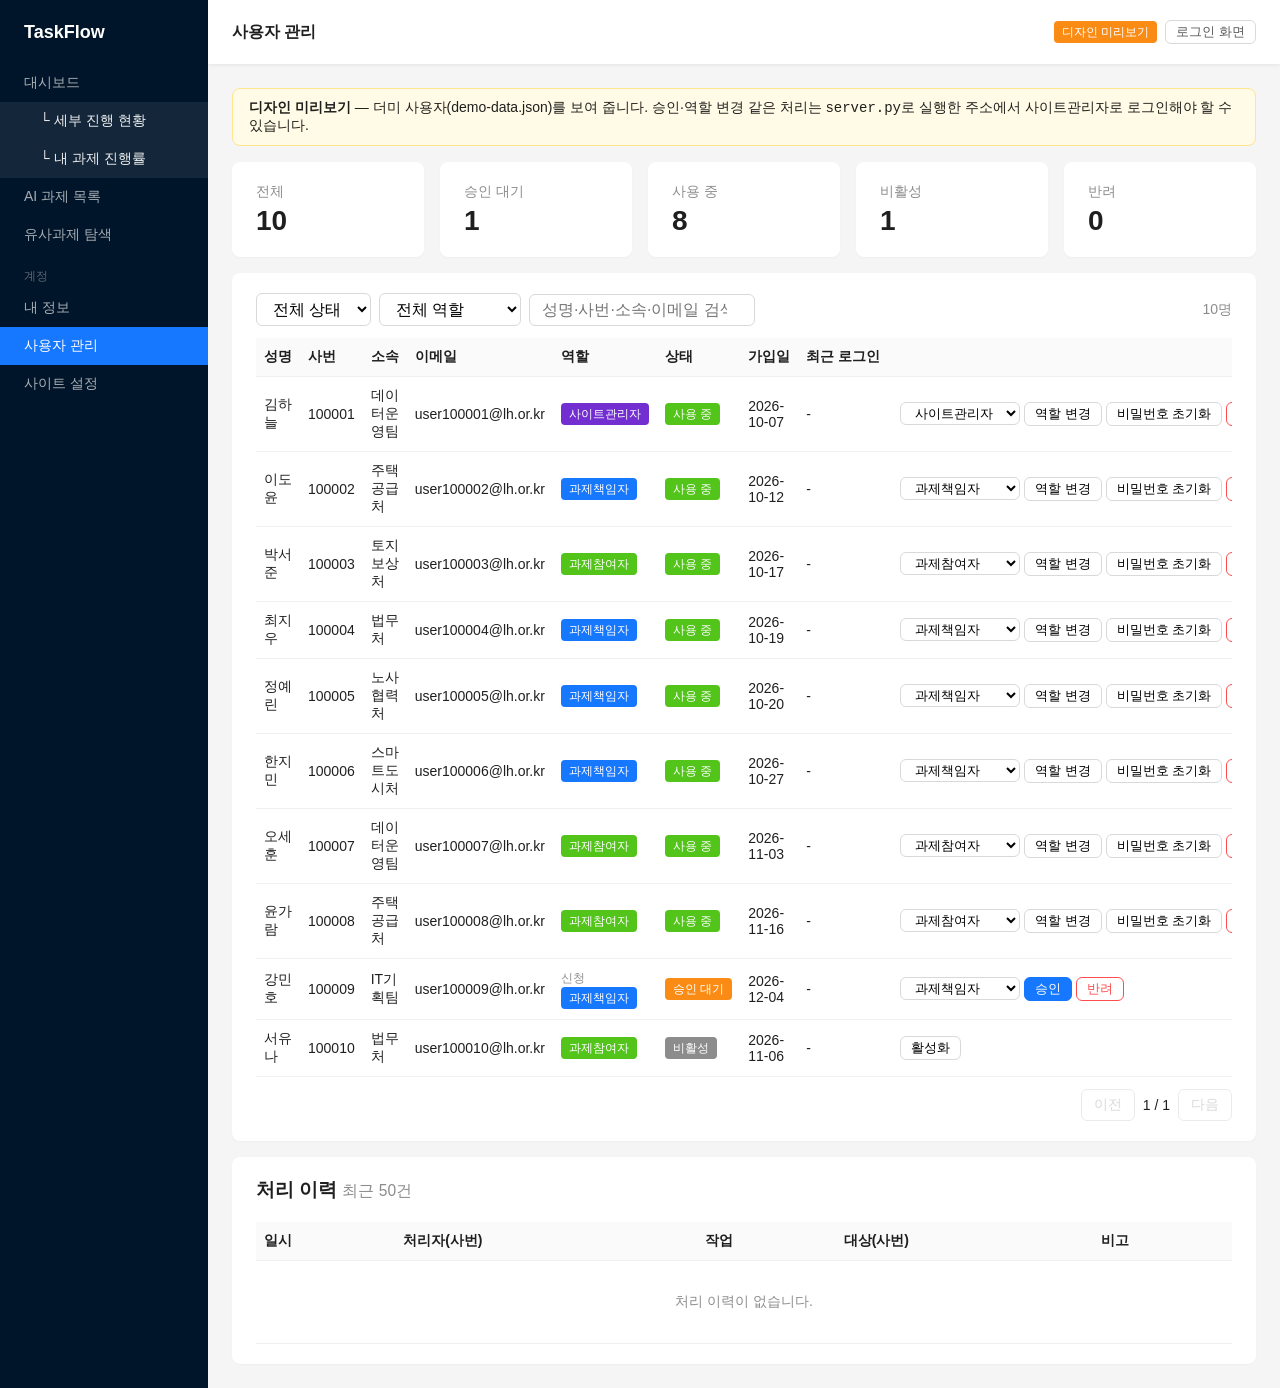
==== admin-users.html @ ef22d1be "Sync from kim22748/dataanalysis@e76f4c7" ====
<!DOCTYPE html>
<html lang="ko"><head><meta charset="UTF-8"><meta name="viewport" content="width=device-width, initial-scale=1">
<title>TaskFlow · 사용자 관리</title><link rel="stylesheet" href="common.css"></head>
<body>
<aside><h1>TaskFlow</h1><a href="dashboard.html">대시보드</a><a class="child" href="overall.html">└ 세부 진행 현황</a><a class="child" href="progress.html">└ 내 과제 진행률</a><a href="ai-projects.html">AI 과제 목록</a><a href="similar.html">유사과제 탐색</a></aside>
<div class="main">
<header>사용자 관리</header>
<div class="content">
  <div class="notice warn" id="pv" hidden><b>디자인 미리보기</b> — 더미 사용자(demo-data.json)를 보여 줍니다. 승인·역할 변경 같은 처리는 <code>server.py</code>로 실행한 주소에서 사이트관리자로 로그인해야 할 수 있습니다.</div>
  <div class="notice err" id="err" hidden></div><div class="notice ok" id="ok" hidden></div>
  <div class="stats" id="stats"></div>
  <div class="card">
    <div class="toolbar">
      <select id="fStatus"></select><select id="fRole"></select>
      <input id="q" type="search" placeholder="성명·사번·소속·이메일 검색" style="min-width:220px">
      <span class="grow"></span><span id="count" style="color:var(--sub);font-size:14px"></span>
    </div>
    <div class="tablewrap"><table>
      <thead><tr><th>성명</th><th>사번</th><th>소속</th><th>이메일</th><th>역할</th><th>상태</th><th>가입일</th><th>최근 로그인</th><th></th></tr></thead>
      <tbody id="rows"></tbody></table></div>
    <div class="pager"><button id="prev" type="button">이전</button><span id="pageInfo"></span><button id="next" type="button">다음</button></div>
  </div>
  <div class="card" style="margin-top:16px"><h3 style="margin-top:0">처리 이력 <small style="font-weight:400;color:var(--sub)">최근 50건</small></h3>
    <div class="tablewrap"><table><thead><tr><th>일시</th><th>처리자(사번)</th><th>작업</th><th>대상(사번)</th><th>비고</th></tr></thead><tbody id="auditRows"></tbody></table></div></div>
</div></div>
<script src="demo-data.js"></script>
<script src="auth.js"></script>
<script>
const PAGE=10; let users=[], page=1; const esc=Auth.esc;
const day=s=>s?s.slice(0,10):'-';
function msg(el,text){ err.hidden=ok.hidden=true; el.textContent=text; el.hidden=false; }
function roleSelect(sel){ return `<select class="roleSel">${Object.entries(Auth.ROLE).map(([k,[l]])=>`<option value="${k}"${k===sel?' selected':''}>${l}</option>`).join('')}</select>`; }

function filtered(){
  const q=document.getElementById('q').value.trim().toLowerCase();
  return users.filter(u=>(!fStatus.value||u.status===fStatus.value)&&(!fRole.value||u.role===fRole.value)&&
    (!q||[u.name,u.empNo,u.dept,u.email].some(v=>(v||'').toLowerCase().includes(q))));
}
function render(){
  const cnt=s=>users.filter(u=>u.status===s).length;
  stats.innerHTML=[['전체',users.length],['승인 대기',cnt('pending')],['사용 중',cnt('active')],['비활성',cnt('inactive')],['반려',cnt('rejected')]]
    .map(([l,n])=>`<div class="card stat"><span>${l}</span><b>${n}</b></div>`).join('');
  const list=filtered(), pages=Math.max(1,Math.ceil(list.length/PAGE)); page=Math.min(page,pages);
  count.textContent=`${list.length}명`; pageInfo.textContent=`${page} / ${pages}`; prev.disabled=page<=1; next.disabled=page>=pages;
  rows.innerHTML=list.slice((page-1)*PAGE,page*PAGE).map(u=>{
    let act='';
    if(u.status==='pending') act=`${roleSelect(u.requestedRole||'member')}<button class="p" data-a="approve" data-id="${u.id}">승인</button><button class="danger" data-a="reject" data-id="${u.id}">반려</button>`;
    else if(u.status==='active') act=`${roleSelect(u.role)}<button data-a="setRole" data-id="${u.id}">역할 변경</button><button data-a="resetPassword" data-id="${u.id}">비밀번호 초기화</button><button class="danger" data-a="deactivate" data-id="${u.id}"${u.id===Auth.user.id?' disabled':''}>비활성화</button>`;
    else if(u.status==='inactive') act=`<button data-a="activate" data-id="${u.id}">활성화</button>`;
    return `<tr><td>${esc(u.name)}</td><td>${esc(u.empNo)}</td><td>${esc(u.dept)}</td><td>${esc(u.email)}</td><td>${u.status==='pending'?`<span style="color:var(--sub);font-size:12px">신청</span> ${Auth.tag(Auth.ROLE[u.requestedRole||'member'])}`:Auth.tag(Auth.ROLE[u.role])}</td><td>${Auth.tag(Auth.STATUS[u.status])}</td><td>${day(u.createdAt)}</td><td>${day(u.lastLoginAt)}</td><td class="act">${act}</td></tr>`;
  }).join('')||'<tr><td class="empty" colspan="9">조건에 맞는 사용자가 없습니다.</td></tr>';
}
const ACTION={signup:'가입 신청',approve:'승인',reject:'반려',setRole:'역할 변경',deactivate:'비활성화',activate:'활성화',resetPassword:'비밀번호 초기화',password_change:'비밀번호 변경',login_locked:'로그인 잠김'};
async function loadAudit(){
  const a=Auth.preview?[]:await Auth.api('GET','api/audit');
  auditRows.innerHTML=a.slice(0,50).map(r=>`<tr><td>${esc(r.at.replace('T',' ').slice(0,19))}</td><td>${esc(r.actor)}</td><td>${esc(ACTION[r.action]||r.action)}</td><td>${esc(r.target)}</td><td>${esc(r.detail)}</td></tr>`).join('')||'<tr><td class="empty" colspan="5">처리 이력이 없습니다.</td></tr>';
}
async function load(){
  users=Auth.preview?(await DemoData.load()).users:await Auth.api('GET','api/users');
  render(); loadAudit();
}

rows.onclick=async e=>{
  const b=e.target.closest('button[data-a]'); if(!b) return;
  if(Auth.preview){ msg(err,'디자인 미리보기에서는 처리할 수 없습니다. server.py(8885)로 실행한 주소에서 사이트관리자로 로그인해 주세요.'); return; }
  const a=b.dataset.a, u=users.find(x=>x.id==b.dataset.id), role=b.closest('td').querySelector('.roleSel')?.value;
  const labels={approve:'승인',reject:'가입을 반려',setRole:'역할을 변경',deactivate:'비활성화',activate:'활성화',resetPassword:'비밀번호를 초기화'};
  if(['reject','deactivate','resetPassword'].includes(a)&&!confirm(`${u.name}(${u.empNo}) 계정을 ${labels[a]}하시겠습니까?`)) return;
  try{
    const r=await Auth.api('PATCH',`api/users/${u.id}`,{action:a,role});
    msg(ok, a==='resetPassword'?`${u.name} 임시 비밀번호: ${r.tempPassword} (이 화면을 닫으면 다시 볼 수 없습니다. 본인에게 전달 후 변경하도록 안내하세요.)`:`${u.name}: ${labels[a]}했습니다.`);
    await load();
  }catch(ex){ msg(err,ex.message); }
};
[fStatus,fRole].forEach(s=>s.onchange=()=>{page=1;render();}); q.oninput=()=>{page=1;render();};
prev.onclick=()=>{page--;render();}; next.onclick=()=>{page++;render();};
(async()=>{
  await Auth.guard({admin:true});
  if(Auth.preview) pv.hidden=false;
  fStatus.innerHTML='<option value="">전체 상태</option>'+Object.entries(Auth.STATUS).map(([k,[l]])=>`<option value="${k}">${l}</option>`).join('');
  fRole.innerHTML='<option value="">전체 역할</option>'+Object.entries(Auth.ROLE).map(([k,[l]])=>`<option value="${k}">${l}</option>`).join('');
  fStatus.value=new URLSearchParams(location.search).get('status')||'';
  try{ await load(); }catch(ex){ msg(err,ex.message); }
})();
</script></body></html>
---- common.css ----
/* A01 화면(로그인·회원가입·내 정보·사용자 관리) 공용 스타일 — 다른 화면과 같은 Ant Design Pro 스타일 */
:root{--primary:#1677ff;--bg:#f5f5f5;--text:rgba(0,0,0,.88);--sub:rgba(0,0,0,.45);--border:#f0f0f0}
*{box-sizing:border-box}
body{margin:0;font-family:-apple-system,"Malgun Gothic",sans-serif;background:var(--bg);color:var(--text);display:flex;min-height:100vh}
aside{width:208px;background:#001529;color:#fff;flex-shrink:0}
aside h1{font-size:18px;margin:0;padding:16px 24px;height:64px;line-height:32px}
aside a{display:block;padding:10px 24px;color:rgba(255,255,255,.65);text-decoration:none;font-size:14px}
aside a.on{background:var(--primary);color:#fff}
aside a.child{padding:10px 24px 10px 40px;color:rgba(255,255,255,.92);background:rgba(255,255,255,.08)}
aside a.child.on{background:var(--primary);color:#fff}
aside .grp{padding:14px 24px 4px;font-size:12px;color:rgba(255,255,255,.35)}
.main{flex:1;min-width:0}
header{height:64px;background:#fff;padding:0 24px;display:flex;align-items:center;gap:12px;box-shadow:0 1px 4px rgba(0,21,41,.08);font-weight:600}
header .who{margin-left:auto;font-weight:400;font-size:13px;color:var(--sub);display:flex;align-items:center;gap:8px}
.content{padding:24px}
.card{background:#fff;border-radius:8px;padding:20px 24px;box-shadow:0 1px 2px rgba(0,0,0,.03)}
.stats{display:grid;grid-template-columns:repeat(auto-fit,minmax(130px,1fr));gap:16px;margin-bottom:16px}
.stat b{display:block;font-size:28px;margin-top:4px}.stat span{color:var(--sub);font-size:14px}
input,select,button{font:inherit;padding:6px 12px;border:1px solid #d9d9d9;border-radius:6px;background:#fff}
button{cursor:pointer}button.p{background:var(--primary);border-color:var(--primary);color:#fff}
button.danger{color:#ff4d4f;border-color:#ff4d4f}button:disabled{opacity:.5;cursor:not-allowed}
.toolbar{display:flex;gap:8px;flex-wrap:wrap;align-items:center;margin-bottom:12px}.toolbar .grow{flex:1}
table{width:100%;border-collapse:collapse}
th,td{text-align:left;padding:10px 8px;border-bottom:1px solid var(--border);font-size:14px}
th{background:#fafafa;font-weight:600;white-space:nowrap}
.tablewrap{overflow-x:auto}.tablewrap table{min-width:900px}
td.act{white-space:nowrap}td.act button,td.act select{margin-left:4px;padding:2px 10px;font-size:13px}
.tag{display:inline-block;padding:0 8px;border-radius:4px;font-size:12px;line-height:22px;color:#fff;white-space:nowrap}
.empty{text-align:center;color:var(--sub);padding:32px}
.notice{border-radius:8px;padding:10px 16px;margin-bottom:16px;font-size:14px}
.notice.err{background:#fff2f0;border:1px solid #ffccc7}.notice.ok{background:#f6ffed;border:1px solid #b7eb8f}
.notice.warn{background:#fffbe6;border:1px solid #ffe58f}.notice[hidden]{display:none}
.field{margin-bottom:14px}.field label{display:block;font-size:14px;margin-bottom:4px}
.field label i{color:#ff4d4f;font-style:normal;margin-right:2px}.field input{width:100%}
.hint{color:var(--sub);font-size:12px;margin-top:2px}
.pager{display:flex;gap:8px;align-items:center;justify-content:flex-end;margin-top:12px;font-size:14px}
/* 로그인·회원가입 (사이드바 없는 단독 화면) */
body.auth{display:block;background:linear-gradient(#001529,#003a8c);}
.authbox{max-width:400px;margin:8vh auto;background:#fff;border-radius:8px;padding:32px;box-shadow:0 6px 16px rgba(0,0,0,.25)}
.authbox h1{margin:0 0 4px;font-size:22px}.authbox p.sub{margin:0 0 20px;color:var(--sub);font-size:14px}
.authbox button.p{width:100%;padding:8px}.authbox .links{margin-top:14px;text-align:center;font-size:14px}
.authbox a{color:var(--primary);text-decoration:none}
@media(max-width:640px){aside{display:none}}
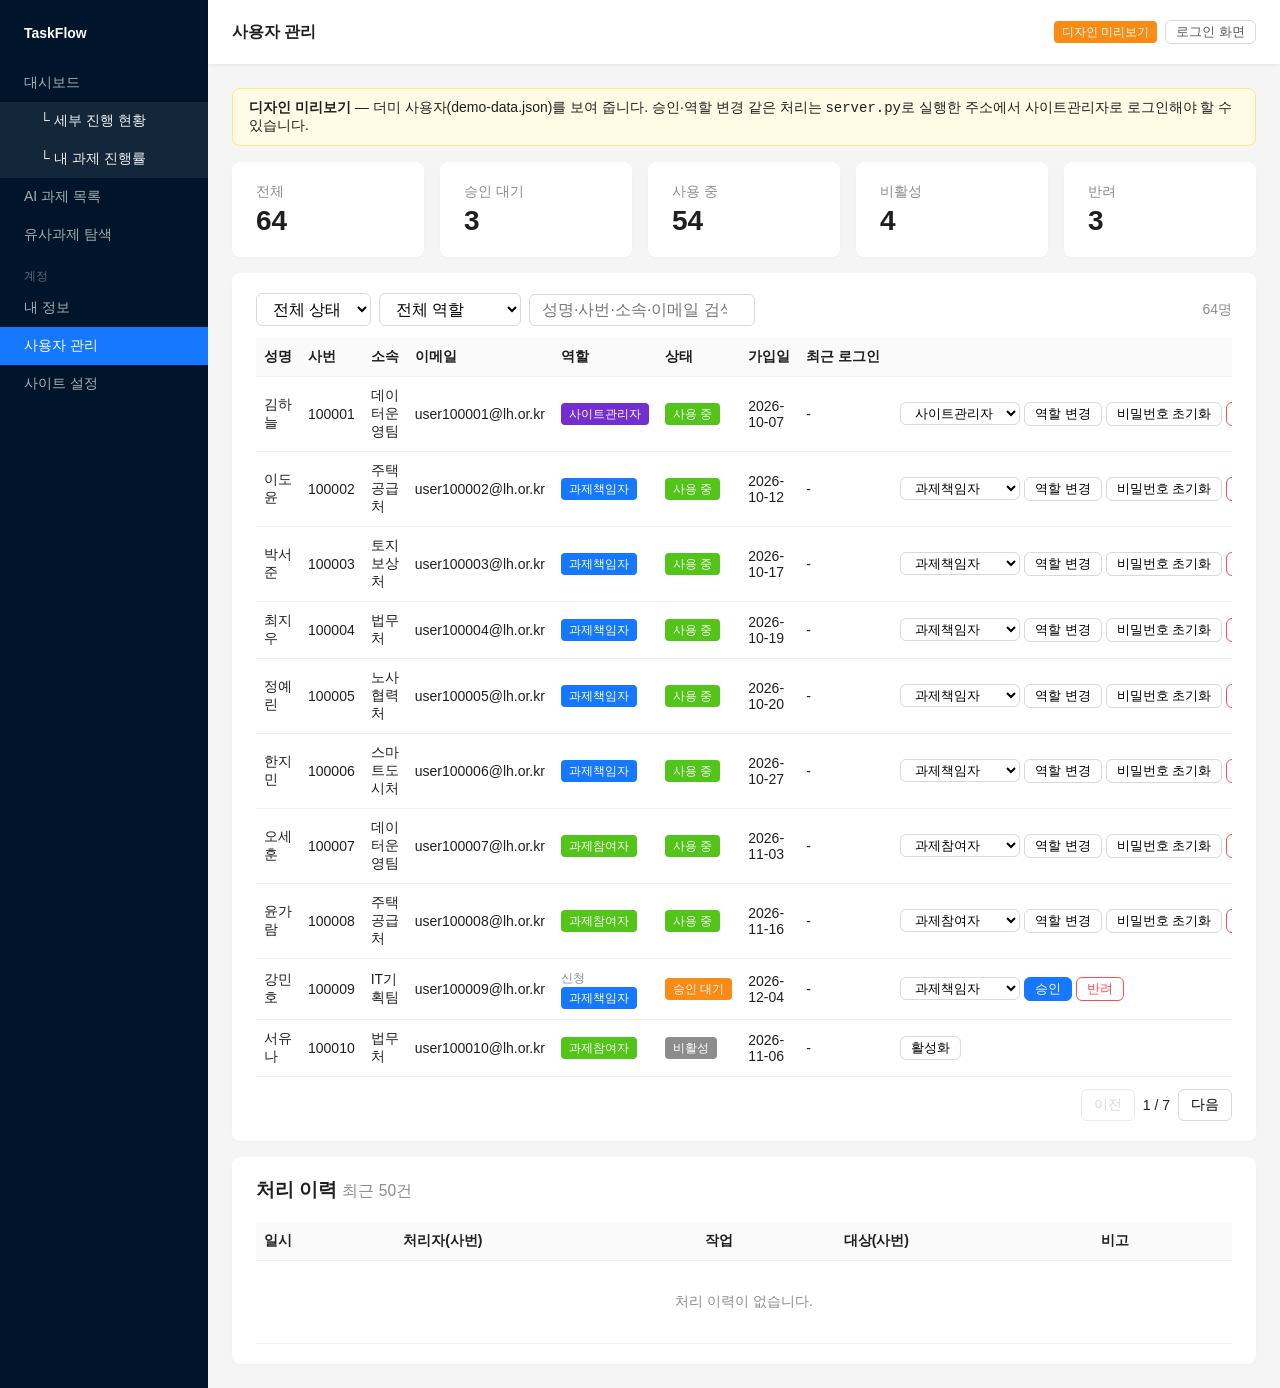
==== commit 707c7516: "Sync from kim22748/dataanalysis@8ad4ac0" ====
--- a/admin-users.html
+++ b/admin-users.html
@@ -2,7 +2,7 @@
 <html lang="ko"><head><meta charset="UTF-8"><meta name="viewport" content="width=device-width, initial-scale=1">
 <title>TaskFlow · 사용자 관리</title><link rel="stylesheet" href="common.css"></head>
 <body>
-<aside><h1>TaskFlow</h1><a href="dashboard.html">대시보드</a><a class="child" href="overall.html">└ 세부 진행 현황</a><a class="child" href="progress.html">└ 내 과제 진행률</a><a href="ai-projects.html">AI 과제 목록</a><a href="similar.html">유사과제 탐색</a></aside>
+<aside><h1><a href="index.html" title="처음 화면으로" style="display:inline;padding:0;color:inherit;background:none;text-decoration:none">TaskFlow</a></h1><a href="dashboard.html">대시보드</a><a class="child" href="overall.html">└ 세부 진행 현황</a><a class="child" href="progress.html">└ 내 과제 진행률</a><a href="ai-projects.html">AI 과제 목록</a><a href="similar.html">유사과제 탐색</a></aside>
 <div class="main">
 <header>사용자 관리</header>
 <div class="content">
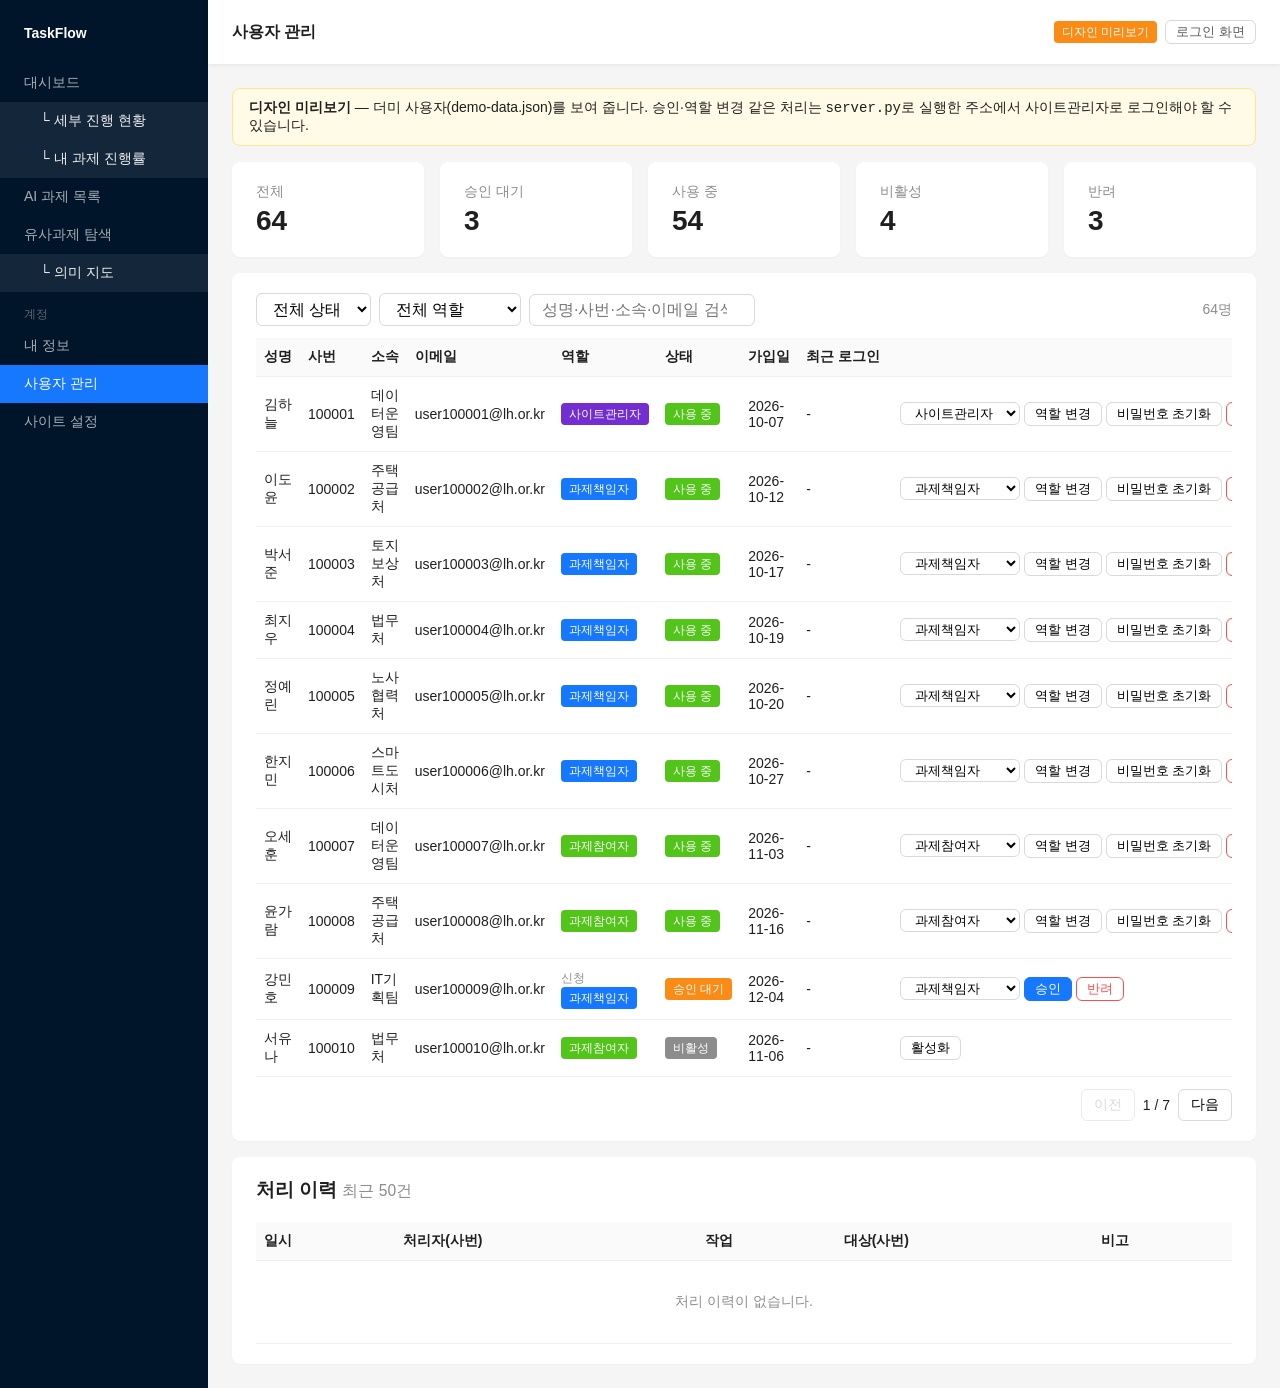
==== commit 9d75ad3b: "Sync from kim22748/dataanalysis@f5c64ba" ====
--- a/admin-users.html
+++ b/admin-users.html
@@ -2,7 +2,7 @@
 <html lang="ko"><head><meta charset="UTF-8"><meta name="viewport" content="width=device-width, initial-scale=1">
 <title>TaskFlow · 사용자 관리</title><link rel="stylesheet" href="common.css"></head>
 <body>
-<aside><h1><a href="index.html" title="처음 화면으로" style="display:inline;padding:0;color:inherit;background:none;text-decoration:none">TaskFlow</a></h1><a href="dashboard.html">대시보드</a><a class="child" href="overall.html">└ 세부 진행 현황</a><a class="child" href="progress.html">└ 내 과제 진행률</a><a href="ai-projects.html">AI 과제 목록</a><a href="similar.html">유사과제 탐색</a></aside>
+<aside><h1><a href="index.html" title="처음 화면으로" style="display:inline;padding:0;color:inherit;background:none;text-decoration:none">TaskFlow</a></h1><a href="dashboard.html">대시보드</a><a class="child" href="overall.html">└ 세부 진행 현황</a><a class="child" href="progress.html">└ 내 과제 진행률</a><a href="ai-projects.html">AI 과제 목록</a><a href="similar.html">유사과제 탐색</a><a class="child" href="semantic-map.html">└ 의미 지도</a></aside>
 <div class="main">
 <header>사용자 관리</header>
 <div class="content">
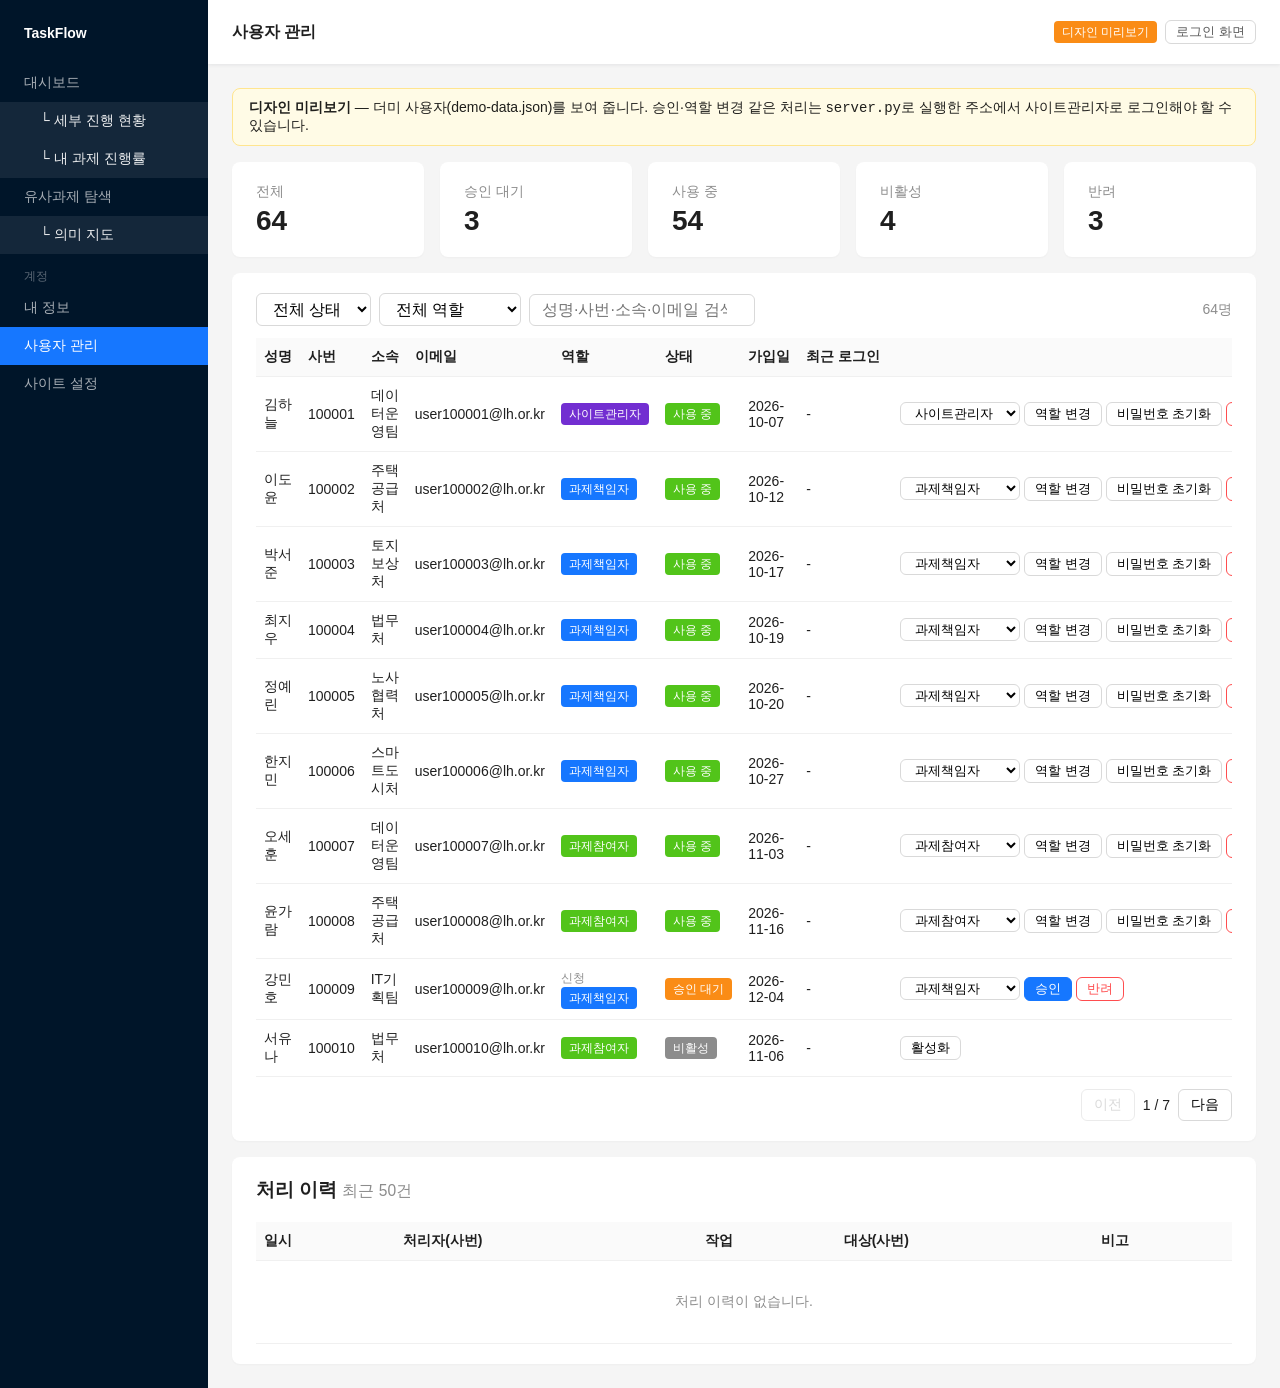
==== commit 462fcb77: "Sync from kim22748/dataanalysis@0ce1b25" ====
--- a/admin-users.html
+++ b/admin-users.html
@@ -2,7 +2,7 @@
 <html lang="ko"><head><meta charset="UTF-8"><meta name="viewport" content="width=device-width, initial-scale=1">
 <title>TaskFlow · 사용자 관리</title><link rel="stylesheet" href="common.css"></head>
 <body>
-<aside><h1><a href="index.html" title="처음 화면으로" style="display:inline;padding:0;color:inherit;background:none;text-decoration:none">TaskFlow</a></h1><a href="dashboard.html">대시보드</a><a class="child" href="overall.html">└ 세부 진행 현황</a><a class="child" href="progress.html">└ 내 과제 진행률</a><a href="ai-projects.html">AI 과제 목록</a><a href="similar.html">유사과제 탐색</a><a class="child" href="semantic-map.html">└ 의미 지도</a></aside>
+<aside><h1><a href="index.html" title="처음 화면으로" style="display:inline;padding:0;color:inherit;background:none;text-decoration:none">TaskFlow</a></h1><a href="dashboard.html">대시보드</a><a class="child" href="overall.html">└ 세부 진행 현황</a><a class="child" href="progress.html">└ 내 과제 진행률</a><a href="similar.html">유사과제 탐색</a><a class="child" href="semantic-map.html">└ 의미 지도</a></aside>
 <div class="main">
 <header>사용자 관리</header>
 <div class="content">
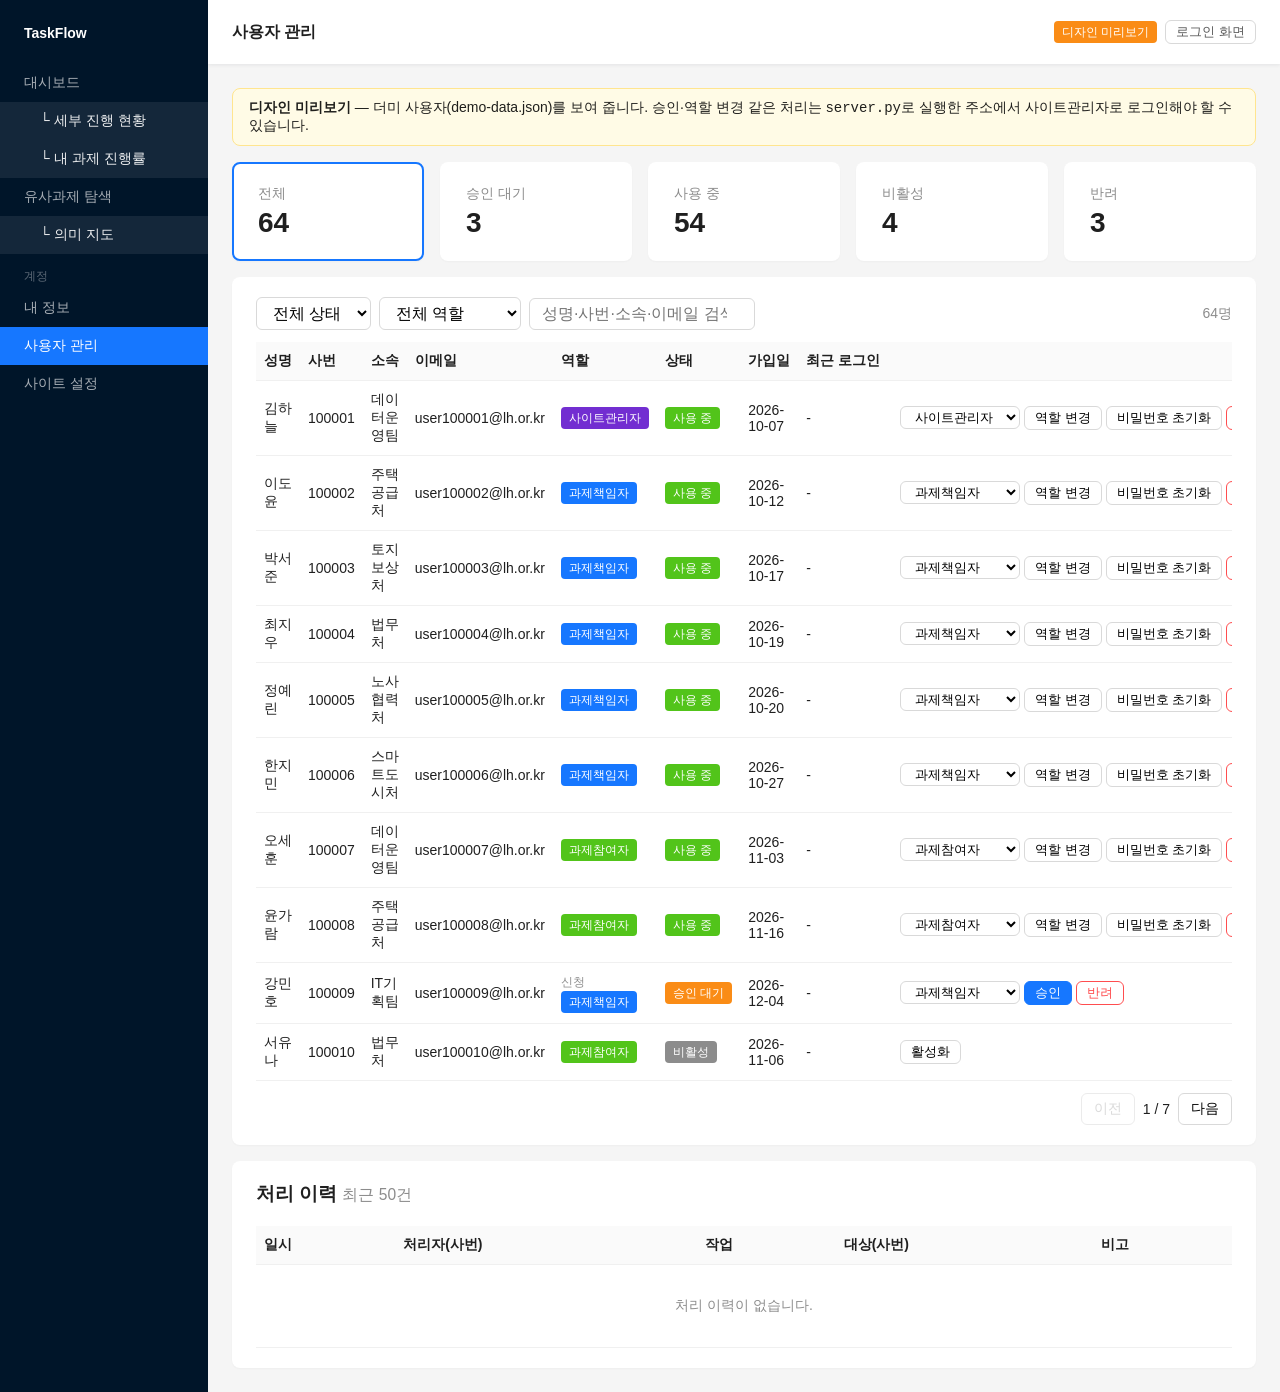
==== commit 1f65d12b: "Sync from kim22748/dataanalysis@0434b58" ====
--- a/admin-users.html
+++ b/admin-users.html
@@ -1,6 +1,13 @@
 <!DOCTYPE html>
 <html lang="ko"><head><meta charset="UTF-8"><meta name="viewport" content="width=device-width, initial-scale=1">
-<title>TaskFlow · 사용자 관리</title><link rel="stylesheet" href="common.css"></head>
+<title>TaskFlow · 사용자 관리</title><link rel="stylesheet" href="common.css">
+<style>
+  /* 요약 카드를 누르면 그 상태로 목록이 걸러진다 (대시보드의 카드와 같은 동작) */
+  .stats button.stat{border:2px solid transparent;font:inherit;text-align:left;cursor:pointer;color:var(--text)}
+  .stats button.stat:hover{border-color:#d9d9d9}
+  .stats button.stat.on{border-color:var(--primary)}
+  .stats button.stat:focus-visible{outline:2px solid var(--primary);outline-offset:2px}
+</style></head>
 <body>
 <aside><h1><a href="index.html" title="처음 화면으로" style="display:inline;padding:0;color:inherit;background:none;text-decoration:none">TaskFlow</a></h1><a href="dashboard.html">대시보드</a><a class="child" href="overall.html">└ 세부 진행 현황</a><a class="child" href="progress.html">└ 내 과제 진행률</a><a href="similar.html">유사과제 탐색</a><a class="child" href="semantic-map.html">└ 의미 지도</a></aside>
 <div class="main">
@@ -38,8 +45,8 @@
 }
 function render(){
   const cnt=s=>users.filter(u=>u.status===s).length;
-  stats.innerHTML=[['전체',users.length],['승인 대기',cnt('pending')],['사용 중',cnt('active')],['비활성',cnt('inactive')],['반려',cnt('rejected')]]
-    .map(([l,n])=>`<div class="card stat"><span>${l}</span><b>${n}</b></div>`).join('');
+  stats.innerHTML=[['','전체',users.length],['pending','승인 대기',cnt('pending')],['active','사용 중',cnt('active')],['inactive','비활성',cnt('inactive')],['rejected','반려',cnt('rejected')]]
+    .map(([s,l,n])=>`<button type="button" class="card stat${fStatus.value===s?' on':''}" data-s="${s}" aria-pressed="${fStatus.value===s}" title="${l} 사용자만 보기"><span>${l}</span><b>${n}</b></button>`).join('');
   const list=filtered(), pages=Math.max(1,Math.ceil(list.length/PAGE)); page=Math.min(page,pages);
   count.textContent=`${list.length}명`; pageInfo.textContent=`${page} / ${pages}`; prev.disabled=page<=1; next.disabled=page>=pages;
   rows.innerHTML=list.slice((page-1)*PAGE,page*PAGE).map(u=>{
@@ -72,6 +79,7 @@
     await load();
   }catch(ex){ msg(err,ex.message); }
 };
+stats.onclick=e=>{ const b=e.target.closest('button[data-s]'); if(!b) return; fStatus.value=b.dataset.s; page=1; render(); };
 [fStatus,fRole].forEach(s=>s.onchange=()=>{page=1;render();}); q.oninput=()=>{page=1;render();};
 prev.onclick=()=>{page--;render();}; next.onclick=()=>{page++;render();};
 (async()=>{
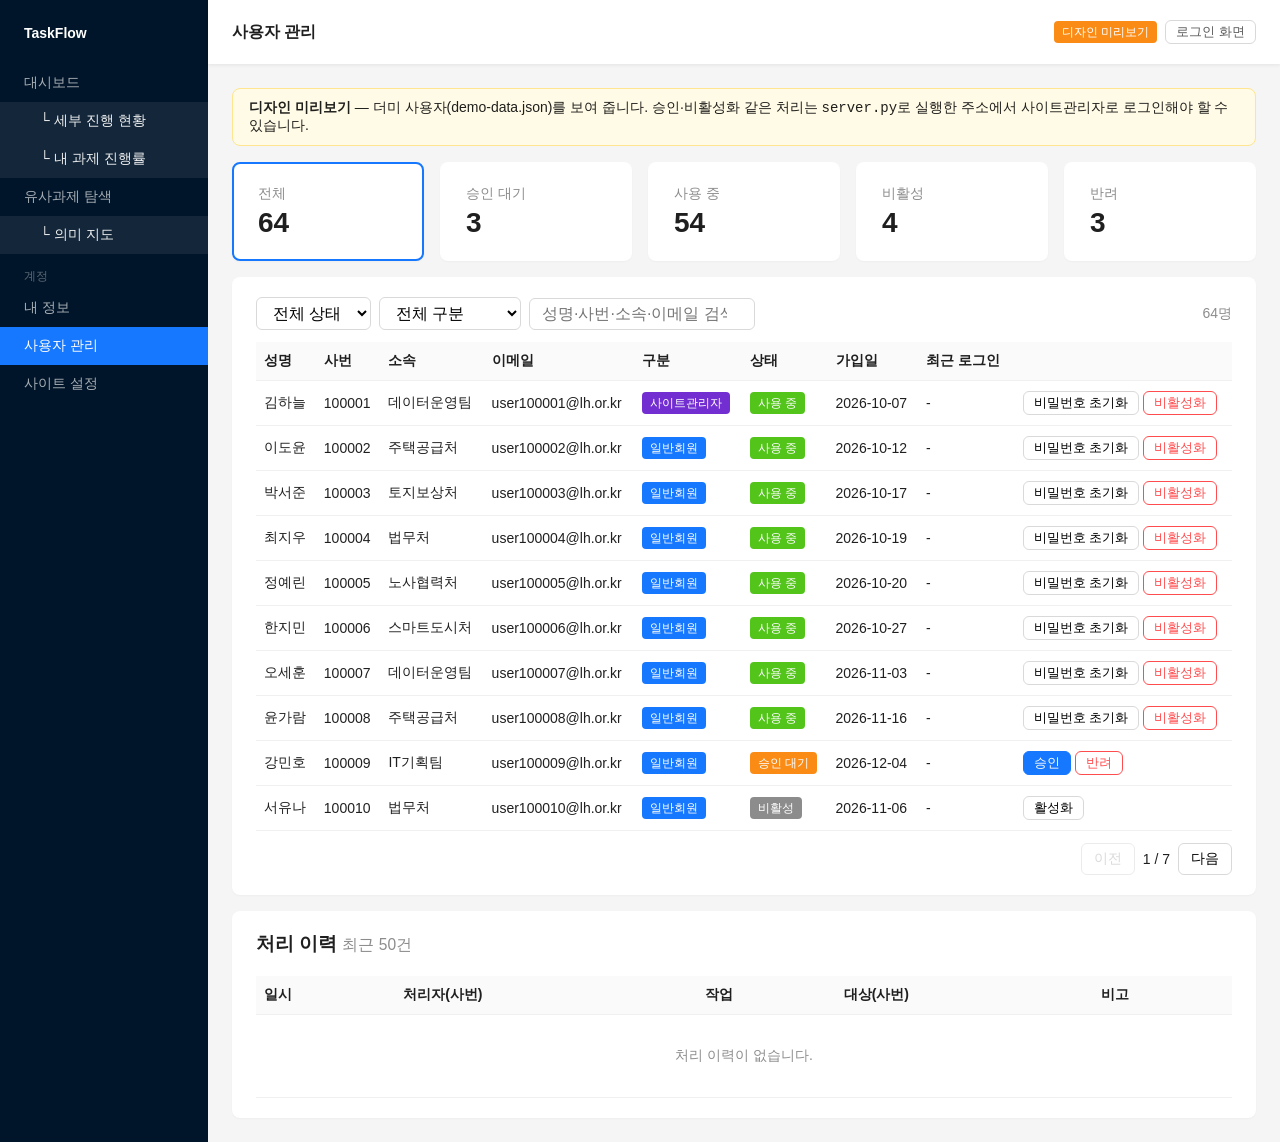
==== commit 27b204b1: "Sync from kim22748/dataanalysis@db420f6" ====
--- a/admin-users.html
+++ b/admin-users.html
@@ -13,7 +13,7 @@
 <div class="main">
 <header>사용자 관리</header>
 <div class="content">
-  <div class="notice warn" id="pv" hidden><b>디자인 미리보기</b> — 더미 사용자(demo-data.json)를 보여 줍니다. 승인·역할 변경 같은 처리는 <code>server.py</code>로 실행한 주소에서 사이트관리자로 로그인해야 할 수 있습니다.</div>
+  <div class="notice warn" id="pv" hidden><b>디자인 미리보기</b> — 더미 사용자(demo-data.json)를 보여 줍니다. 승인·비활성화 같은 처리는 <code>server.py</code>로 실행한 주소에서 사이트관리자로 로그인해야 할 수 있습니다.</div>
   <div class="notice err" id="err" hidden></div><div class="notice ok" id="ok" hidden></div>
   <div class="stats" id="stats"></div>
   <div class="card">
@@ -23,7 +23,7 @@
       <span class="grow"></span><span id="count" style="color:var(--sub);font-size:14px"></span>
     </div>
     <div class="tablewrap"><table>
-      <thead><tr><th>성명</th><th>사번</th><th>소속</th><th>이메일</th><th>역할</th><th>상태</th><th>가입일</th><th>최근 로그인</th><th></th></tr></thead>
+      <thead><tr><th>성명</th><th>사번</th><th>소속</th><th>이메일</th><th>구분</th><th>상태</th><th>가입일</th><th>최근 로그인</th><th></th></tr></thead>
       <tbody id="rows"></tbody></table></div>
     <div class="pager"><button id="prev" type="button">이전</button><span id="pageInfo"></span><button id="next" type="button">다음</button></div>
   </div>
@@ -36,7 +36,6 @@
 const PAGE=10; let users=[], page=1; const esc=Auth.esc;
 const day=s=>s?s.slice(0,10):'-';
 function msg(el,text){ err.hidden=ok.hidden=true; el.textContent=text; el.hidden=false; }
-function roleSelect(sel){ return `<select class="roleSel">${Object.entries(Auth.ROLE).map(([k,[l]])=>`<option value="${k}"${k===sel?' selected':''}>${l}</option>`).join('')}</select>`; }
 
 function filtered(){
   const q=document.getElementById('q').value.trim().toLowerCase();
@@ -51,10 +50,10 @@
   count.textContent=`${list.length}명`; pageInfo.textContent=`${page} / ${pages}`; prev.disabled=page<=1; next.disabled=page>=pages;
   rows.innerHTML=list.slice((page-1)*PAGE,page*PAGE).map(u=>{
     let act='';
-    if(u.status==='pending') act=`${roleSelect(u.requestedRole||'member')}<button class="p" data-a="approve" data-id="${u.id}">승인</button><button class="danger" data-a="reject" data-id="${u.id}">반려</button>`;
-    else if(u.status==='active') act=`${roleSelect(u.role)}<button data-a="setRole" data-id="${u.id}">역할 변경</button><button data-a="resetPassword" data-id="${u.id}">비밀번호 초기화</button><button class="danger" data-a="deactivate" data-id="${u.id}"${u.id===Auth.user.id?' disabled':''}>비활성화</button>`;
+    if(u.status==='pending') act=`<button class="p" data-a="approve" data-id="${u.id}">승인</button><button class="danger" data-a="reject" data-id="${u.id}">반려</button>`;
+    else if(u.status==='active') act=`<button data-a="resetPassword" data-id="${u.id}">비밀번호 초기화</button><button class="danger" data-a="deactivate" data-id="${u.id}"${u.id===Auth.user.id?' disabled':''}>비활성화</button>`;
     else if(u.status==='inactive') act=`<button data-a="activate" data-id="${u.id}">활성화</button>`;
-    return `<tr><td>${esc(u.name)}</td><td>${esc(u.empNo)}</td><td>${esc(u.dept)}</td><td>${esc(u.email)}</td><td>${u.status==='pending'?`<span style="color:var(--sub);font-size:12px">신청</span> ${Auth.tag(Auth.ROLE[u.requestedRole||'member'])}`:Auth.tag(Auth.ROLE[u.role])}</td><td>${Auth.tag(Auth.STATUS[u.status])}</td><td>${day(u.createdAt)}</td><td>${day(u.lastLoginAt)}</td><td class="act">${act}</td></tr>`;
+    return `<tr><td>${esc(u.name)}</td><td>${esc(u.empNo)}</td><td>${esc(u.dept)}</td><td>${esc(u.email)}</td><td>${Auth.tag(Auth.ROLE[u.role]||Auth.ROLE.user)}</td><td>${Auth.tag(Auth.STATUS[u.status])}</td><td>${day(u.createdAt)}</td><td>${day(u.lastLoginAt)}</td><td class="act">${act}</td></tr>`;
   }).join('')||'<tr><td class="empty" colspan="9">조건에 맞는 사용자가 없습니다.</td></tr>';
 }
 const ACTION={signup:'가입 신청',approve:'승인',reject:'반려',setRole:'역할 변경',deactivate:'비활성화',activate:'활성화',resetPassword:'비밀번호 초기화',password_change:'비밀번호 변경',login_locked:'로그인 잠김'};
@@ -70,11 +69,11 @@
 rows.onclick=async e=>{
   const b=e.target.closest('button[data-a]'); if(!b) return;
   if(Auth.preview){ msg(err,'디자인 미리보기에서는 처리할 수 없습니다. server.py(8885)로 실행한 주소에서 사이트관리자로 로그인해 주세요.'); return; }
-  const a=b.dataset.a, u=users.find(x=>x.id==b.dataset.id), role=b.closest('td').querySelector('.roleSel')?.value;
-  const labels={approve:'승인',reject:'가입을 반려',setRole:'역할을 변경',deactivate:'비활성화',activate:'활성화',resetPassword:'비밀번호를 초기화'};
+  const a=b.dataset.a, u=users.find(x=>x.id==b.dataset.id);
+  const labels={approve:'승인',reject:'가입을 반려',deactivate:'비활성화',activate:'활성화',resetPassword:'비밀번호를 초기화'};
   if(['reject','deactivate','resetPassword'].includes(a)&&!confirm(`${u.name}(${u.empNo}) 계정을 ${labels[a]}하시겠습니까?`)) return;
   try{
-    const r=await Auth.api('PATCH',`api/users/${u.id}`,{action:a,role});
+    const r=await Auth.api('PATCH',`api/users/${u.id}`,{action:a});
     msg(ok, a==='resetPassword'?`${u.name} 임시 비밀번호: ${r.tempPassword} (이 화면을 닫으면 다시 볼 수 없습니다. 본인에게 전달 후 변경하도록 안내하세요.)`:`${u.name}: ${labels[a]}했습니다.`);
     await load();
   }catch(ex){ msg(err,ex.message); }
@@ -86,7 +85,7 @@
   await Auth.guard({admin:true});
   if(Auth.preview) pv.hidden=false;
   fStatus.innerHTML='<option value="">전체 상태</option>'+Object.entries(Auth.STATUS).map(([k,[l]])=>`<option value="${k}">${l}</option>`).join('');
-  fRole.innerHTML='<option value="">전체 역할</option>'+Object.entries(Auth.ROLE).map(([k,[l]])=>`<option value="${k}">${l}</option>`).join('');
+  fRole.innerHTML='<option value="">전체 구분</option>'+Object.entries(Auth.ROLE).map(([k,[l]])=>`<option value="${k}">${l}</option>`).join('');
   fStatus.value=new URLSearchParams(location.search).get('status')||'';
   try{ await load(); }catch(ex){ msg(err,ex.message); }
 })();
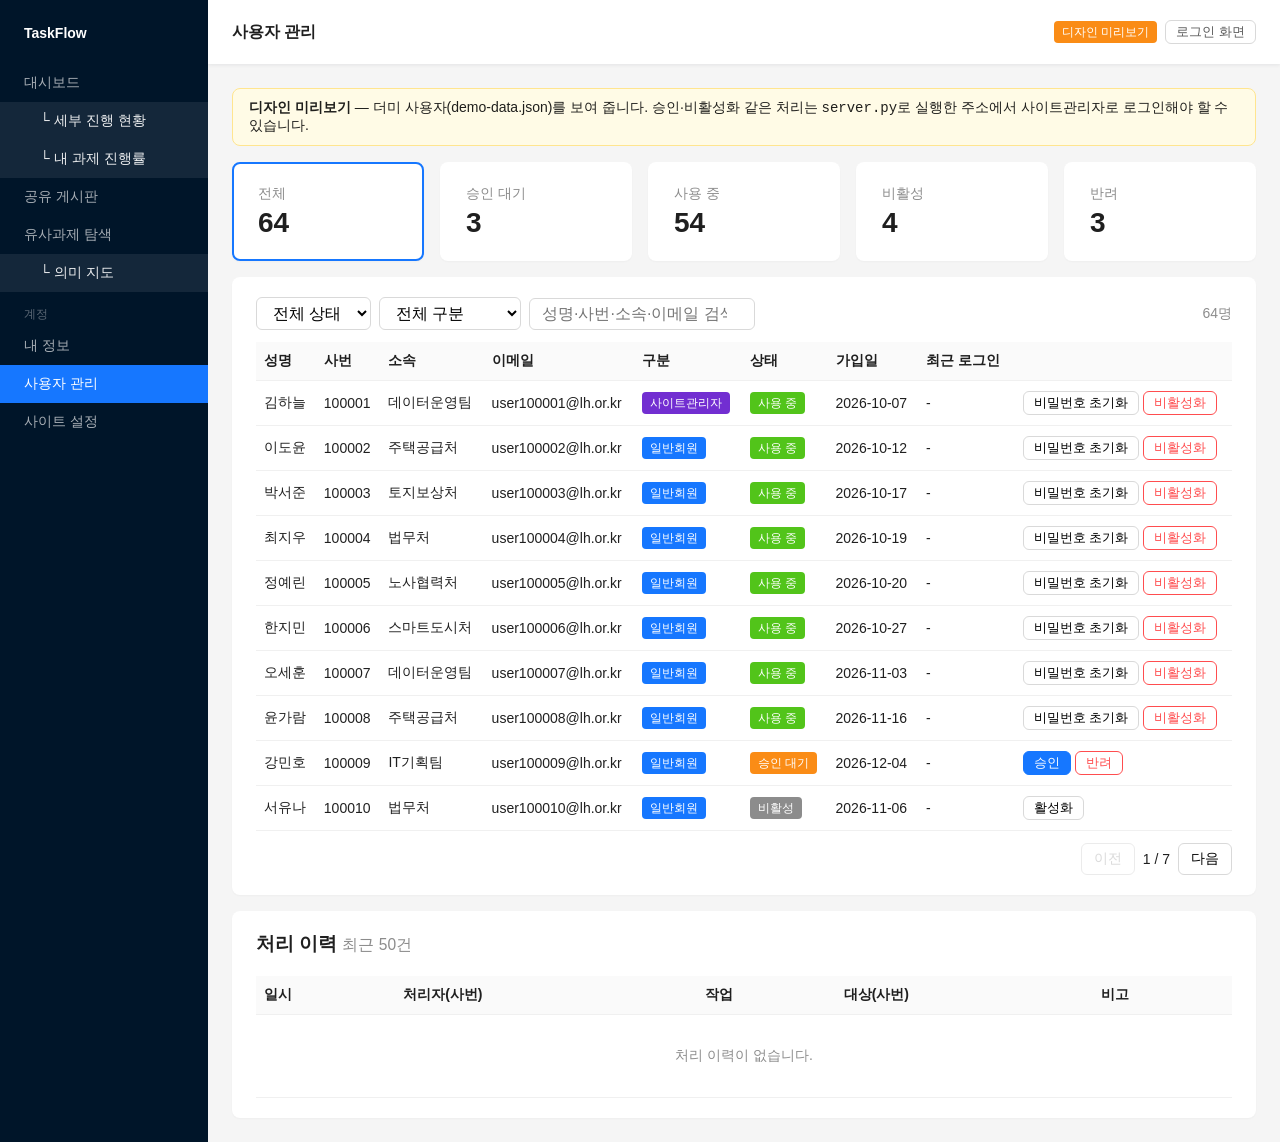
==== commit d49d3311: "Sync from kim22748/dataanalysis@bb474cd" ====
--- a/admin-users.html
+++ b/admin-users.html
@@ -9,7 +9,7 @@
   .stats button.stat:focus-visible{outline:2px solid var(--primary);outline-offset:2px}
 </style></head>
 <body>
-<aside><h1><a href="index.html" title="처음 화면으로" style="display:inline;padding:0;color:inherit;background:none;text-decoration:none">TaskFlow</a></h1><a href="dashboard.html">대시보드</a><a class="child" href="overall.html">└ 세부 진행 현황</a><a class="child" href="progress.html">└ 내 과제 진행률</a><a href="similar.html">유사과제 탐색</a><a class="child" href="semantic-map.html">└ 의미 지도</a></aside>
+<aside><h1><a href="index.html" title="처음 화면으로" style="display:inline;padding:0;color:inherit;background:none;text-decoration:none">TaskFlow</a></h1><a href="dashboard.html">대시보드</a><a class="child" href="overall.html">└ 세부 진행 현황</a><a class="child" href="progress.html">└ 내 과제 진행률</a><a href="board.html">공유 게시판</a><a href="similar.html">유사과제 탐색</a><a class="child" href="semantic-map.html">└ 의미 지도</a></aside>
 <div class="main">
 <header>사용자 관리</header>
 <div class="content">
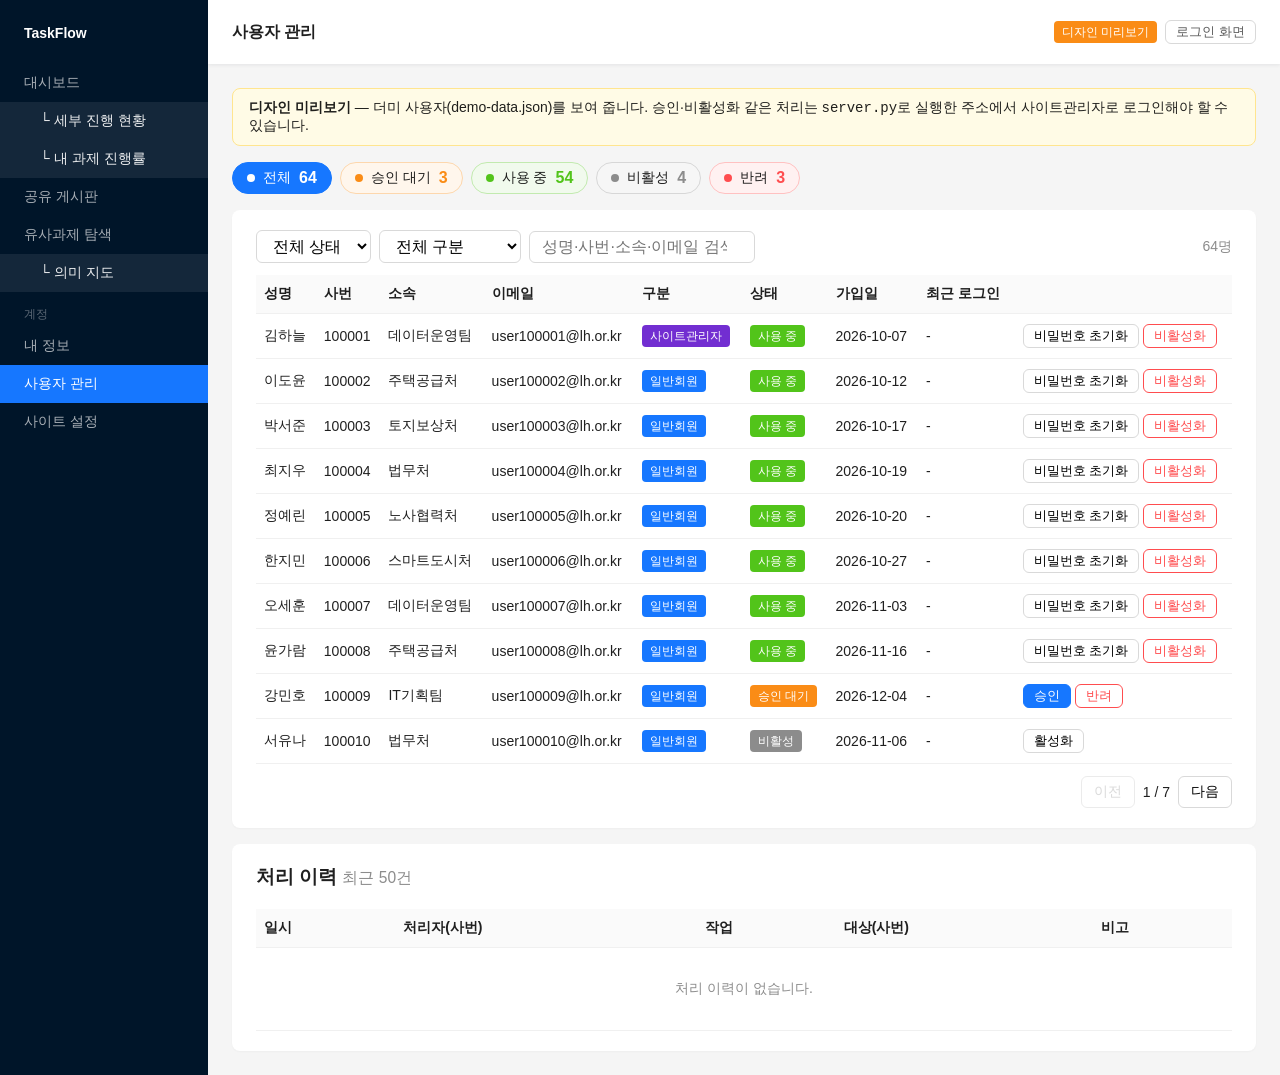
==== commit b7dcc603: "Sync from kim22748/dataanalysis@c79dd4c" ====
--- a/admin-users.html
+++ b/admin-users.html
@@ -3,10 +3,18 @@
 <title>TaskFlow · 사용자 관리</title><link rel="stylesheet" href="common.css">
 <style>
   /* 요약 카드를 누르면 그 상태로 목록이 걸러진다 (대시보드의 카드와 같은 동작) */
-  .stats button.stat{border:2px solid transparent;font:inherit;text-align:left;cursor:pointer;color:var(--text)}
-  .stats button.stat:hover{border-color:#d9d9d9}
-  .stats button.stat.on{border-color:var(--primary)}
-  .stats button.stat:focus-visible{outline:2px solid var(--primary);outline-offset:2px}
+  /* 작은 색상 버튼: 상태 색(--c)으로 점·숫자를 칠하고, 적용 중인 버튼은 그 색으로 채운다 */
+  .stats{display:flex;flex-wrap:wrap;gap:8px}
+  .stats button.stat{display:inline-flex;align-items:center;gap:8px;padding:6px 14px;border:1px solid color-mix(in srgb,var(--c) 35%,#fff);border-radius:18px;
+    background:color-mix(in srgb,var(--c) 8%,#fff);box-shadow:none;font:inherit;font-size:14px;cursor:pointer;color:var(--text)}
+  .stats button.stat::before{content:'';width:8px;height:8px;border-radius:50%;background:var(--c)}
+  .stats button.stat span{color:inherit;font-size:14px}
+  .stats button.stat b{display:inline;margin:0;font-size:16px;color:var(--c);font-variant-numeric:tabular-nums}
+  .stats button.stat:hover{border-color:var(--c);background:color-mix(in srgb,var(--c) 16%,#fff)}
+  .stats button.stat.on{background:var(--c);border-color:var(--c);color:#fff}
+  .stats button.stat.on b{color:#fff}
+  .stats button.stat.on::before{background:#fff}
+  .stats button.stat:focus-visible{outline:2px solid var(--c);outline-offset:2px}
 </style></head>
 <body>
 <aside><h1><a href="index.html" title="처음 화면으로" style="display:inline;padding:0;color:inherit;background:none;text-decoration:none">TaskFlow</a></h1><a href="dashboard.html">대시보드</a><a class="child" href="overall.html">└ 세부 진행 현황</a><a class="child" href="progress.html">└ 내 과제 진행률</a><a href="board.html">공유 게시판</a><a href="similar.html">유사과제 탐색</a><a class="child" href="semantic-map.html">└ 의미 지도</a></aside>
@@ -44,8 +52,9 @@
 }
 function render(){
   const cnt=s=>users.filter(u=>u.status===s).length;
+  // 버튼 색은 목록의 상태 태그 색(Auth.STATUS)과 같게 한다. '전체'는 기본 파란색.
   stats.innerHTML=[['','전체',users.length],['pending','승인 대기',cnt('pending')],['active','사용 중',cnt('active')],['inactive','비활성',cnt('inactive')],['rejected','반려',cnt('rejected')]]
-    .map(([s,l,n])=>`<button type="button" class="card stat${fStatus.value===s?' on':''}" data-s="${s}" aria-pressed="${fStatus.value===s}" title="${l} 사용자만 보기"><span>${l}</span><b>${n}</b></button>`).join('');
+    .map(([s,l,n])=>`<button type="button" class="card stat${fStatus.value===s?' on':''}" style="--c:${s?Auth.STATUS[s][1]:'#1677ff'}" data-s="${s}" aria-pressed="${fStatus.value===s}" title="${l} 사용자만 보기"><span>${l}</span><b>${n}</b></button>`).join('');
   const list=filtered(), pages=Math.max(1,Math.ceil(list.length/PAGE)); page=Math.min(page,pages);
   count.textContent=`${list.length}명`; pageInfo.textContent=`${page} / ${pages}`; prev.disabled=page<=1; next.disabled=page>=pages;
   rows.innerHTML=list.slice((page-1)*PAGE,page*PAGE).map(u=>{
